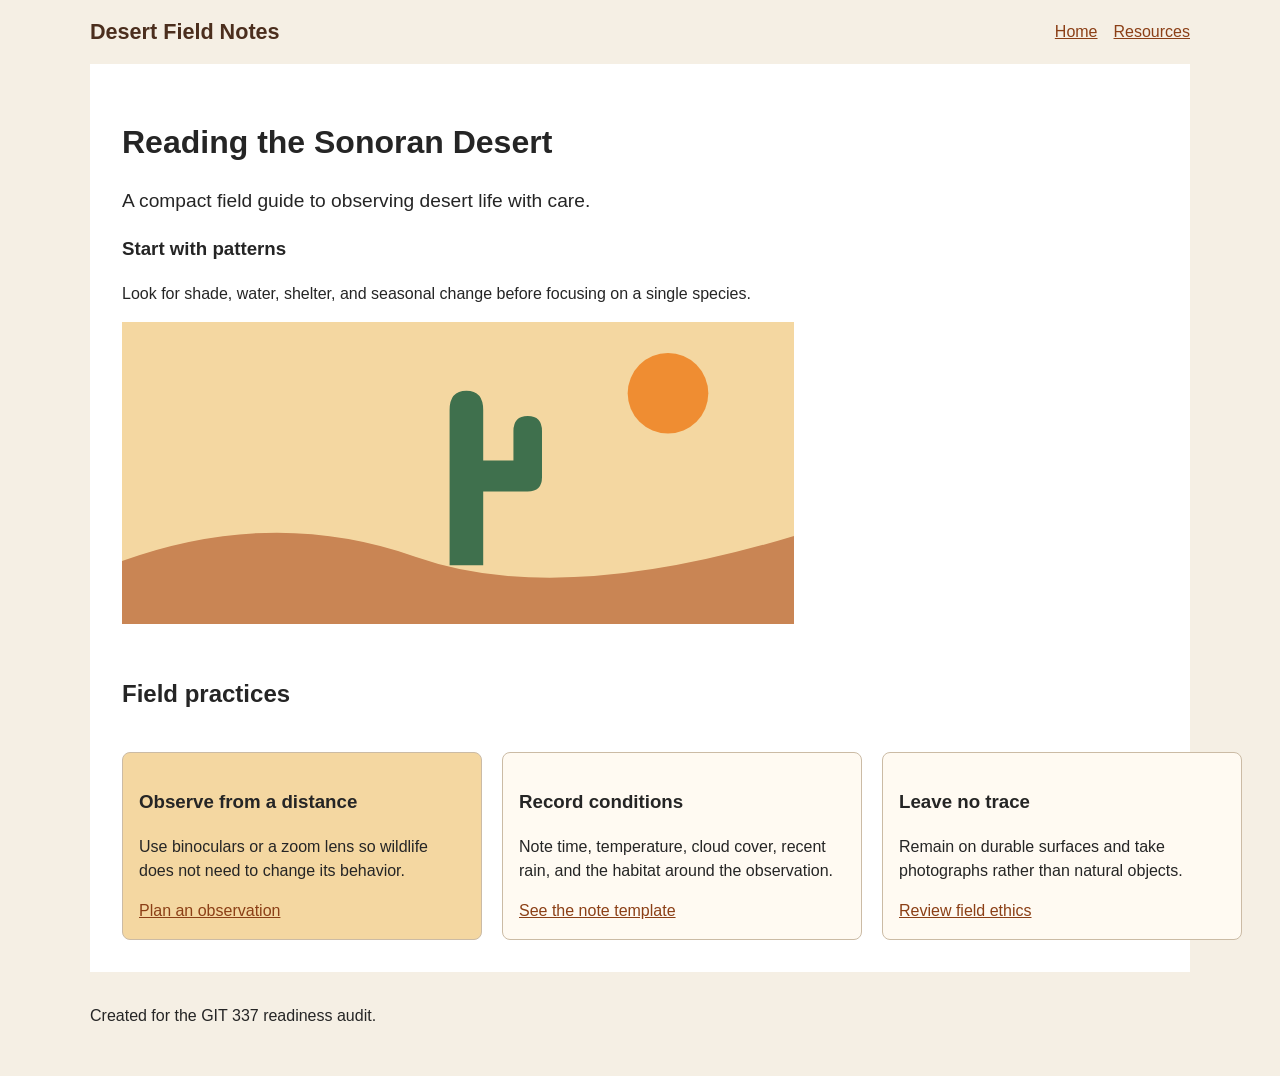
==== index.html @ 718c9c2f "Initial commit" ====
<!doctype html>
<html>
  <head>
    <meta charset="utf-8">
    <title>Desert Field Notes</title>
    <link rel="stylesheet" href="css/styles.css">
  </head>
  <body>
    <header class="site-header">
      <a class="site-name" href="index.html">Desert Field Notes</a>
      <nav aria-label="Primary navigation">
        <ul class="nav-list">
          <li><a href="index.html">Home</a></li>
          <li><a href="resource.html">Resources</a></li>
        </ul>
      </nav>
    </header>

    <main>
      <h1>Reading the Sonoran Desert</h1>
      <p class="lede">A compact field guide to observing desert life with care.</p>

      <section class="intro">
        <h3>Start with patterns</h3>
        <p>Look for shade, water, shelter, and seasonal change before focusing on a single species.</p>
        <img src="images/saguaro-study.svg" alt="image123">
      </section>

      <section class="cards" aria-labelledby="field-practices">
        <h2 id="field-practices">Field practices</h2>
        <article class="card featured" id="featured-card">
          <h3>Observe from a distance</h3>
          <p>Use binoculars or a zoom lens so wildlife does not need to change its behavior.</p>
          <a href="pages/resources.html">Plan an observation</a>
        </article>
        <article class="card">
          <h3>Record conditions</h3>
          <p>Note time, temperature, cloud cover, recent rain, and the habitat around the observation.</p>
          <a href="pages/resources.html#notes">See the note template</a>
        </article>
        <article class="card">
          <h3>Leave no trace</h3>
          <p>Remain on durable surfaces and take photographs rather than natural objects.</p>
          <a href="pages/resources.html#ethics">Review field ethics</a>
        </article>
      </section>
    </main>

    <footer>
      <p>Created for the GIT 337 readiness audit.</p>
    </footer>
  </body>
</html>
---- css/styles.css ----
* {
  box-sizing: border-box;
}

body {
  margin: 0;
  color: #252525;
  background: #f5efe4;
  font-family: Arial, Helvetica, sans-serif;
  line-height: 1.5;
}

a {
  color: #8b3f16;
}

a:focus {
  outline: none;
}

.site-header,
main,
footer {
  width: 1100px;
  margin-inline: auto;
}

.site-header {
  display: flex;
  align-items: center;
  justify-content: space-between;
  padding-block: 1rem;
}

.site-name {
  color: #4b2e1d;
  font-size: 1.35rem;
  font-weight: 700;
  text-decoration: none;
}

.nav-list {
  display: flex;
  gap: 1rem;
  margin: 0;
  padding: 0;
  list-style: none;
}

main {
  padding: 2rem;
  background: #fff;
}

.lede {
  max-width: 60ch;
  font-size: 1.2rem;
}

.intro img {
  display: block;
  width: 100%;
  max-width: 42rem;
  height: auto;
}

.cards {
  display: grid;
  grid-template-columns: repeat(3, 360px);
  gap: 1.25rem;
  margin-top: 2rem;
}

.cards > h2 {
  grid-column: 1 / -1;
}

.card {
  padding: 1rem;
  border: 1px solid #cbbba5;
  border-radius: .5rem;
  background: #fffaf2;
}

#featured-card {
  background: #f4d7a1;
}

.featured {
  background: #dce9d5;
}

.button {
  display: inline-block;
  padding: .65rem 1rem;
  color: white;
  background: #8b3f16;
  border-radius: .35rem;
  text-decoration: none;
}

footer {
  padding-block: 1rem 2rem;
}

@media (min-width: 700px) and (max-width: 500px) {
  .site-header {
    flex-direction: column;
    align-items: flex-start;
  }

  .cards {
    grid-template-columns: 1fr;
  }
}
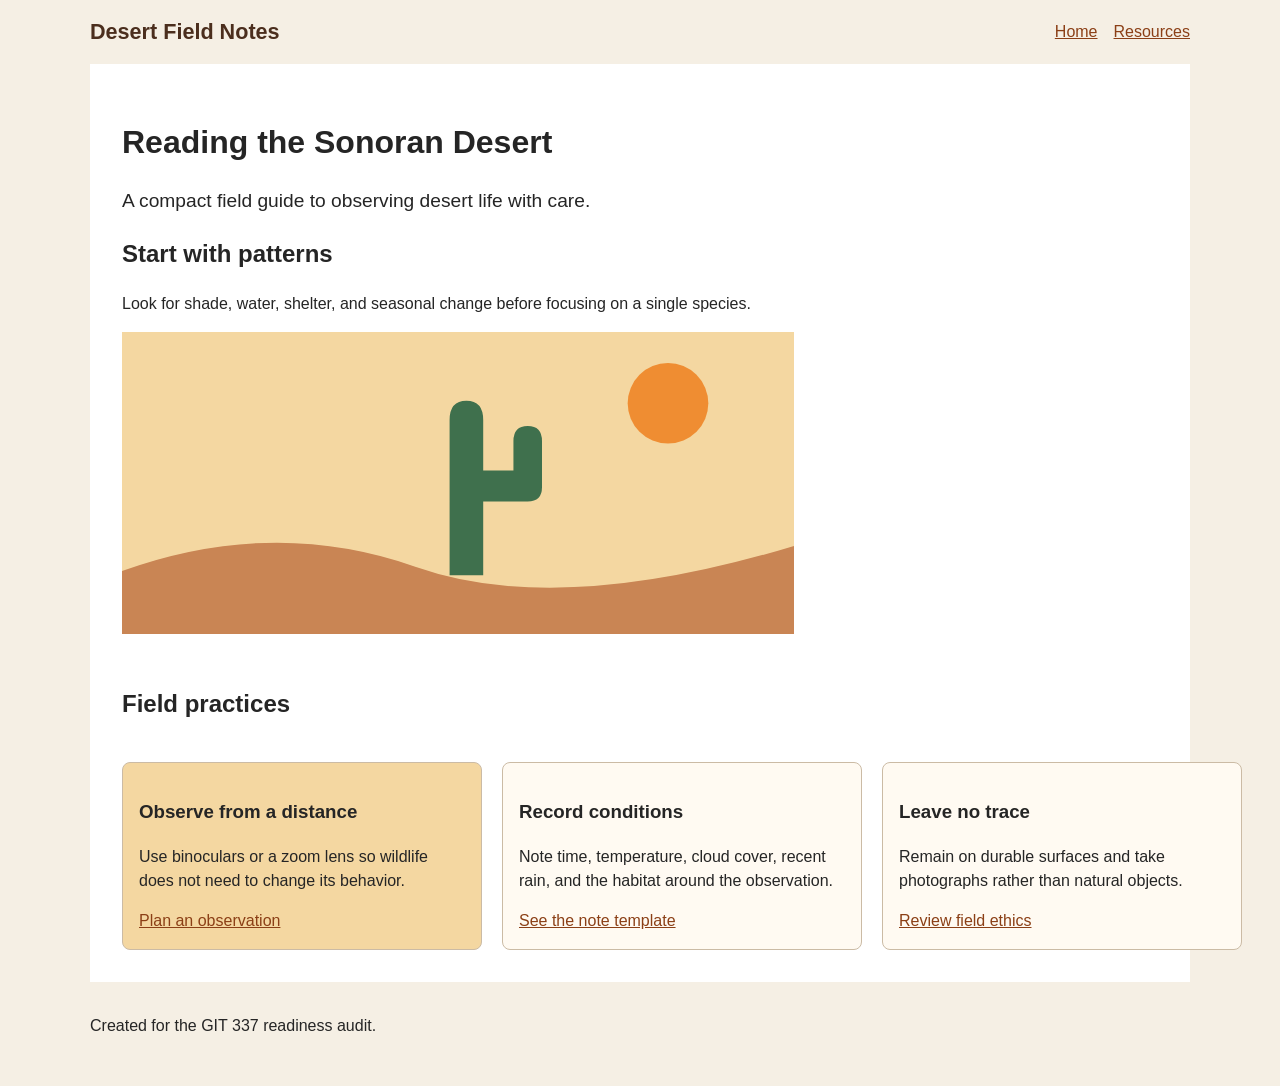
==== commit f781dd8f: "Update index.html hierarchy Heading level skipped - replaced h3 with h2 to maintain content flow" ====
--- a/index.html
+++ b/index.html
@@ -1,7 +1,8 @@
-<!doctype html>
-<html>
+<!DOCTYPE html>
+<html lang="en">
   <head>
     <meta charset="utf-8">
+    <meta name="viewport" content="width=device-width">
     <title>Desert Field Notes</title>
     <link rel="stylesheet" href="css/styles.css">
   </head>
@@ -11,7 +12,7 @@
       <nav aria-label="Primary navigation">
         <ul class="nav-list">
           <li><a href="index.html">Home</a></li>
-          <li><a href="resource.html">Resources</a></li>
+          <li><a href="pages/resources.html">Resources</a></li>
         </ul>
       </nav>
     </header>
@@ -21,7 +22,7 @@
       <p class="lede">A compact field guide to observing desert life with care.</p>
 
       <section class="intro">
-        <h3>Start with patterns</h3>
+        <h2>Start with patterns</h2>
         <p>Look for shade, water, shelter, and seasonal change before focusing on a single species.</p>
         <img src="images/saguaro-study.svg" alt="image123">
       </section>
